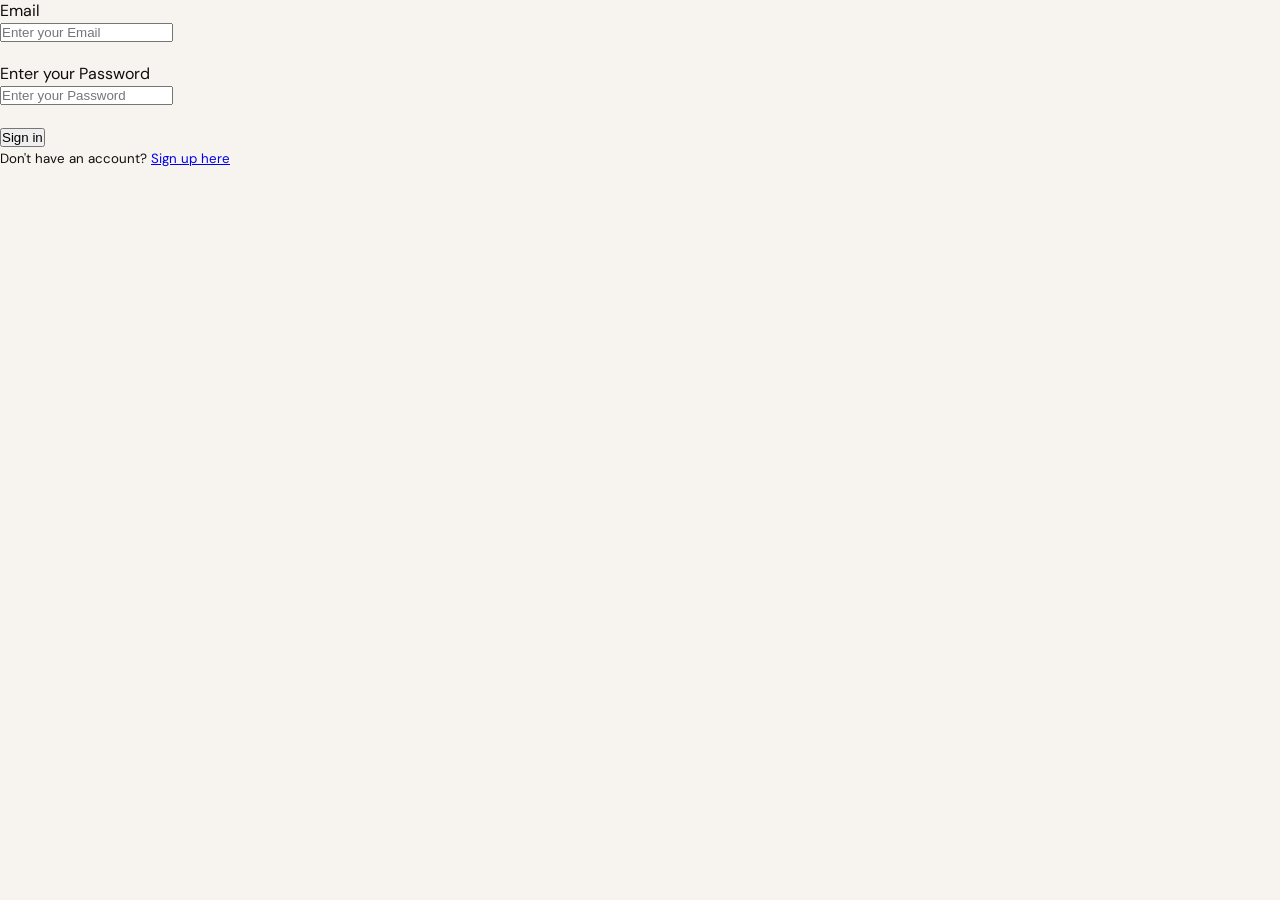
==== signin.html @ 6a6ed650 "commit" ====
<!DOCTYPE html>
<html lang="en">
<head>
    <meta charset="UTF-8">
    <meta name="viewport" content="width=device-width, initial-scale=1.0">
    <title>Sign In</title>
    <link rel="stylesheet" href="styles.css" />
</head>
<body>
    <form action="">
    <label for="username/email">Email</label><br>
    <input type="email" placeholder="Enter your Email" required><br><br>
    <label for="password">Enter your Password</label><br>
    <input type="password" placeholder="Enter your Password" required><br><br>
    <button type="submit">Sign in</button>
    </form>
    <p><small>Don't have an account? <a href="signup.html" onclick="showSignUp(); return false;">Sign up here</a></small></p>
</body>
</html>
---- styles.css ----
/* ============================================================
   BlogSpace — Shared Stylesheet
   Covers: signin.html | signup.html | blogpost.html
   ============================================================ */

@import url('https://fonts.googleapis.com/css2?family=Playfair+Display:wght@400;700&family=DM+Sans:wght@300;400;500&display=swap');

/* ── Reset & Root ── */
*, *::before, *::after { box-sizing: border-box; margin: 0; padding: 0; }

:root {
  --ink:       #0f0e0d;
  --cream:     #f7f3ee;
  --warm:      #c8a96e;
  --warm-dark: #a88848;
  --muted:     #7a7570;
  --border:    #e0d9d0;
}

body {
  font-family: 'DM Sans', sans-serif;
  background: var(--cream);
  min-height: 100vh;
  display: flex;
  flex-direction: column;
  color: var(--ink);
}

/* ── Navigation ── */
nav {
  display: flex;
  justify-content: space-between;
  align-items: center;
  padding: 1.2rem 2.5rem;
  border-bottom: 1px solid var(--border);
  background: var(--cream);
  position: sticky;
  top: 0;
  z-index: 10;
}

.nav-logo {
  font-family: 'Playfair Display', serif;
  font-size: 1.5rem;
  font-weight: 700;
  color: var(--ink);
  text-decoration: none;
  letter-spacing: -0.5px;
}

.nav-links {
  display: flex;
  gap: 1.5rem;
  align-items: center;
}

.nav-links a {
  font-size: 0.875rem;
  font-weight: 500;
  color: var(--muted);
  text-decoration: none;
  transition: color 0.2s;
}

.nav-links a:hover { color: var(--ink); }

.nav-links a.active {
  color: var(--warm-dark);
  border-bottom: 1.5px solid var(--warm-dark);
  padding-bottom: 2px;
}

.nav-links .btn-nav {
  background: var(--ink);
  color: var(--cream) !important;
  padding: 0.45rem 1.1rem;
  border-radius: 4px;
  font-weight: 500;
  transition: background 0.2s;
}

.nav-links .btn-nav:hover {
  background: var(--warm-dark);
  border-bottom: none !important;
}

/* ── Page Wrapper ── */
.page-wrap {
  flex: 1;
  display: flex;
  align-items: center;
  justify-content: center;
  padding: 3rem 1.5rem;
}

/* ── Card ── */
.card {
  background: #fff;
  border: 1px solid var(--border);
  border-radius: 12px;
  padding: 2.8rem 2.5rem;
  width: 100%;
  max-width: 420px;
  box-shadow: 0 4px 30px rgba(0, 0, 0, 0.05);
  animation: fadeUp 0.5s ease both;
}

.card.wide  { max-width: 460px; }
.card.editor { max-width: 100%; padding: 2.4rem; }

@keyframes fadeUp {
  from { opacity: 0; transform: translateY(18px); }
  to   { opacity: 1; transform: translateY(0); }
}

/* ── Card Header ── */
.card-header { margin-bottom: 2rem; }

.card-header h1 {
  font-family: 'Playfair Display', serif;
  font-size: 2rem;
  font-weight: 700;
  color: var(--ink);
  line-height: 1.2;
}

.card-header p {
  margin-top: 0.5rem;
  font-size: 0.9rem;
  color: var(--muted);
}

.card-header p a {
  color: var(--warm-dark);
  text-decoration: none;
  font-weight: 500;
}

.card-header p a:hover { text-decoration: underline; }

/* ── Divider ── */
.divider {
  width: 40px;
  height: 3px;
  background: var(--warm);
  border-radius: 2px;
  margin: 0.75rem 0 1.5rem;
}

/* ── Form Fields ── */
.field { margin-bottom: 1.25rem; }

.field label {
  display: block;
  font-size: 0.8rem;
  font-weight: 500;
  letter-spacing: 0.06em;
  text-transform: uppercase;
  color: var(--muted);
  margin-bottom: 0.4rem;
}

.field input[type="text"],
.field input[type="email"],
.field input[type="password"],
.field input[type="tel"],
.field input[type="file"],
.field input[type="datetime-local"],
.field select,
.field textarea {
  width: 100%;
  padding: 0.72rem 0.9rem;
  border: 1.5px solid var(--border);
  border-radius: 7px;
  font-family: 'DM Sans', sans-serif;
  font-size: 0.95rem;
  color: var(--ink);
  background: #fafaf8;
  outline: none;
  transition: border-color 0.2s, box-shadow 0.2s;
  appearance: none;
}

.field input:focus,
.field select:focus,
.field textarea:focus {
  border-color: var(--warm);
  box-shadow: 0 0 0 3px rgba(200, 169, 110, 0.15);
  background: #fff;
}

.field input[type="file"] {
  padding: 0.5rem 0.9rem;
  cursor: pointer;
  font-size: 0.85rem;
}

.field select {
  background-image: url("data:image/svg+xml,%3Csvg xmlns='http://www.w3.org/2000/svg' width='12' height='12' viewBox='0 0 12 12'%3E%3Cpath fill='%237a7570' d='M6 8L1 3h10z'/%3E%3C/svg%3E");
  background-repeat: no-repeat;
  background-position: right 0.9rem center;
  padding-right: 2.2rem;
  cursor: pointer;
}

.field textarea {
  resize: vertical;
  min-height: 180px;
  line-height: 1.6;
}

/* ── Two-Column Grid ── */
.row-2 {
  display: grid;
  grid-template-columns: 1fr 1fr;
  gap: 1rem;
}

/* ── Avatar Preview ── */
.avatar-wrap {
  display: flex;
  align-items: center;
  gap: 1rem;
  margin-top: 0.4rem;
}

.avatar-preview {
  width: 52px;
  height: 52px;
  border-radius: 50%;
  background: var(--cream);
  border: 2px dashed var(--border);
  object-fit: cover;
  display: flex;
  align-items: center;
  justify-content: center;
  font-size: 1.3rem;
  overflow: hidden;
  flex-shrink: 0;
}

.avatar-preview img {
  width: 100%;
  height: 100%;
  object-fit: cover;
  display: none;
}

/* ── Featured Image Preview ── */
.img-preview {
  margin-top: 0.6rem;
  width: 100%;
  height: 160px;
  border-radius: 7px;
  border: 1.5px dashed var(--border);
  object-fit: cover;
  display: none;
}

/* ── Forgot Password Link ── */
.forgot {
  display: block;
  text-align: right;
  font-size: 0.8rem;
  color: var(--warm-dark);
  text-decoration: none;
  margin-top: -0.6rem;
  margin-bottom: 1.4rem;
}

.forgot:hover { text-decoration: underline; }

/* ── Bottom Auth Link ── */
.auth-link {
  margin-top: 1.5rem;
  text-align: center;
  font-size: 0.875rem;
  color: var(--muted);
}

.auth-link a {
  color: var(--warm-dark);
  font-weight: 500;
  text-decoration: none;
}

.auth-link a:hover { text-decoration: underline; }

/* ── Checkbox Row ── */
.checkbox-row {
  display: flex;
  align-items: flex-start;
  gap: 0.6rem;
  margin-bottom: 1.4rem;
  margin-top: 0.3rem;
}

.checkbox-row input[type="checkbox"] {
  width: 16px;
  height: 16px;
  margin-top: 2px;
  accent-color: var(--warm-dark);
  cursor: pointer;
  flex-shrink: 0;
}

.checkbox-row label {
  font-size: 0.85rem;
  color: var(--muted);
  cursor: pointer;
  line-height: 1.5;
}

.checkbox-row label a {
  color: var(--warm-dark);
  text-decoration: none;
  font-weight: 500;
}

.checkbox-row label a:hover { text-decoration: underline; }

/* ── Submit Button ── */
.btn-submit {
  width: 100%;
  padding: 0.8rem;
  background: var(--ink);
  color: var(--cream);
  font-family: 'DM Sans', sans-serif;
  font-size: 0.95rem;
  font-weight: 500;
  border: none;
  border-radius: 7px;
  cursor: pointer;
  letter-spacing: 0.02em;
  transition: background 0.2s, transform 0.1s;
}

.btn-submit:hover  { background: var(--warm-dark); }
.btn-submit:active { transform: scale(0.98); }

/* ── Blog Post Page ── */
.editor-shell {
  width: 100%;
  max-width: 760px;
  animation: fadeUp 0.5s ease both;
}

.page-title {
  font-family: 'Playfair Display', serif;
  font-size: 2.2rem;
  font-weight: 700;
  color: var(--ink);
  margin-bottom: 0.4rem;
}

.page-subtitle {
  font-size: 0.9rem;
  color: var(--muted);
  margin-bottom: 2.2rem;
}

.page-divider {
  width: 48px;
  height: 3px;
  background: var(--warm);
  border-radius: 2px;
  margin-bottom: 2rem;
}

/* ── Publish Toggle ── */
.toggle-row {
  display: flex;
  align-items: center;
  gap: 0.8rem;
  margin-bottom: 1.4rem;
}

.toggle-label       { font-size: 0.85rem; font-weight: 500; color: var(--muted); }
.toggle-label.right { color: var(--ink); }

.switch {
  position: relative;
  display: inline-block;
  width: 52px;
  height: 28px;
}

.switch input { opacity: 0; width: 0; height: 0; }

.slider {
  position: absolute;
  cursor: pointer;
  inset: 0;
  background: #ddd;
  border-radius: 28px;
  transition: 0.3s;
}

.slider::before {
  content: "";
  position: absolute;
  width: 22px;
  height: 22px;
  left: 3px;
  bottom: 3px;
  background: #fff;
  border-radius: 50%;
  transition: 0.3s;
  box-shadow: 0 1px 4px rgba(0, 0, 0, 0.15);
}

input:checked + .slider             { background: var(--warm-dark); }
input:checked + .slider::before     { transform: translateX(24px); }

/* ── Action Bar (Blog Post) ── */
.action-bar {
  display: flex;
  gap: 0.8rem;
  margin-top: 0.4rem;
  flex-wrap: wrap;
}

.btn {
  padding: 0.75rem 1.5rem;
  border-radius: 7px;
  font-family: 'DM Sans', sans-serif;
  font-size: 0.9rem;
  font-weight: 500;
  cursor: pointer;
  border: none;
  transition: background 0.2s, transform 0.1s;
  letter-spacing: 0.01em;
}

.btn:active      { transform: scale(0.97); }
.btn-primary     { background: var(--ink); color: var(--cream); flex: 1; }
.btn-primary:hover { background: var(--warm-dark); }

.btn-outline {
  background: transparent;
  color: var(--ink);
  border: 1.5px solid var(--border);
}

.btn-outline:hover { border-color: var(--ink); background: #fafaf8; }

/* ── Footer ── */
footer {
  text-align: center;
  padding: 1.2rem;
  font-size: 0.78rem;
  color: var(--muted);
  border-top: 1px solid var(--border);
  margin-top: auto;
}
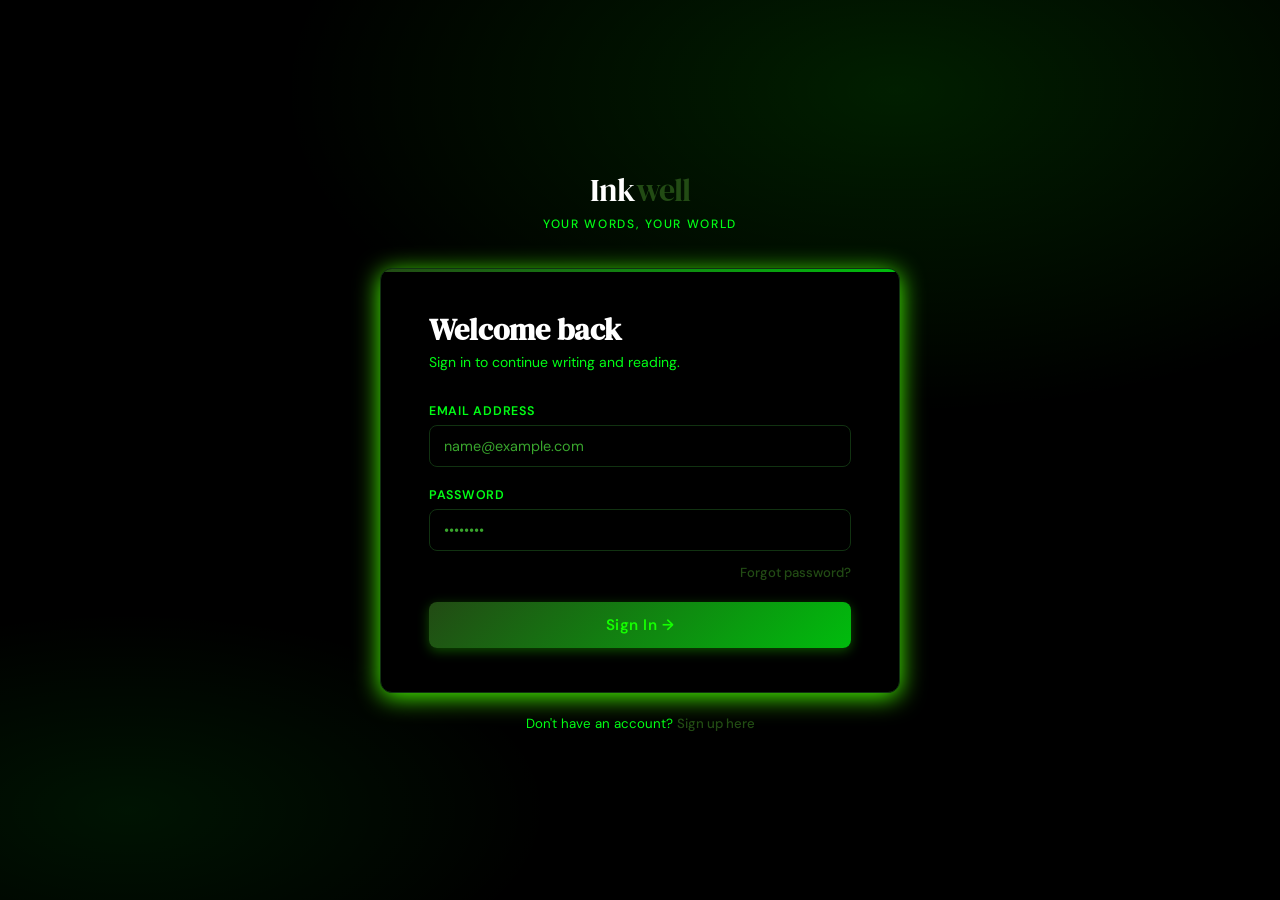
==== commit a350c86a: "commit" ====
--- a/signin.html
+++ b/signin.html
@@ -1,19 +1,49 @@
 <!DOCTYPE html>
 <html lang="en">
 <head>
-    <meta charset="UTF-8">
-    <meta name="viewport" content="width=device-width, initial-scale=1.0">
-    <title>Sign In</title>
-    <link rel="stylesheet" href="styles.css" />
+  <meta charset="UTF-8" />
+  <meta name="viewport" content="width=device-width, initial-scale=1.0" />
+  <title>Sign In — Inkwell</title>
+  <link rel="stylesheet" href="styles.css" />
 </head>
 <body>
-    <form action="">
-    <label for="username/email">Email</label><br>
-    <input type="email" placeholder="Enter your Email" required><br><br>
-    <label for="password">Enter your Password</label><br>
-    <input type="password" placeholder="Enter your Password" required><br><br>
-    <button type="submit">Sign in</button>
+
+  <header>
+    <a href="signup.html" class="wordmark">Ink<span>well</span></a>
+    <span class="tagline">Your words, your world</span>
+  </header>
+
+  <main>
+    <section class="card-header">
+      <h1>Welcome back</h1>
+      <p>Sign in to continue writing and reading.</p>
+    </section>
+
+    <form action="blogpost.html" method="get">
+
+      <fieldset>
+        <label for="email">Email Address</label>
+        <input type="email" id="email" name="email"
+               placeholder="name@example.com" required />
+      </fieldset>
+
+      <fieldset>
+        <label for="password">Password</label>
+        <input type="password" id="password" name="password"
+               placeholder="••••••••" required />
+      </fieldset>
+
+      <p class="forgot">
+        <a href="#">Forgot password?</a>
+      </p>
+
+      <button type="submit">Sign In →</button>
     </form>
-    <p><small>Don't have an account? <a href="signup.html" onclick="showSignUp(); return false;">Sign up here</a></small></p>
+  </main>
+
+  <footer>
+    <p>Don't have an account? <a href="signup.html">Sign up here</a></p>
+  </footer>
+
 </body>
 </html>
--- a/styles.css
+++ b/styles.css
@@ -1,455 +1,279 @@
-/* ============================================================
-   BlogSpace — Shared Stylesheet
-   Covers: signin.html | signup.html | blogpost.html
-   ============================================================ */
-
-@import url('https://fonts.googleapis.com/css2?family=Playfair+Display:wght@400;700&family=DM+Sans:wght@300;400;500&display=swap');
-
-/* ── Reset & Root ── */
+@import url('https://fonts.googleapis.com/css2?family=DM+Serif+Display:ital@0;1&family=DM+Sans:wght@300;400;500;600&display=swap');
+
 *, *::before, *::after { box-sizing: border-box; margin: 0; padding: 0; }
 
 :root {
-  --ink:       #0f0e0d;
-  --cream:     #f7f3ee;
-  --warm:      #c8a96e;
-  --warm-dark: #a88848;
-  --muted:     #7a7570;
-  --border:    #e0d9d0;
+  --ink:      #ffffff;
+  --paper:    #000000;
+  --gold:     #224b14;
+  --rust:     #00bc0d;
+  --muted:    #00ff15;
+  --border:   #113211;
+  --card:     #000000;
+  --radius:   12px;
+  --shadow:   0 4px 24px rgb(72, 255, 0);
+  --font-serif: 'DM Serif Display', Georgia, serif;
+  --font-sans:  'DM Sans', sans-serif;
 }
 
 body {
-  font-family: 'DM Sans', sans-serif;
-  background: var(--cream);
   min-height: 100vh;
+  background: var(--paper);
+  background-image:
+    radial-gradient(ellipse 80% 60% at 70% 10%, rgba(9, 255, 1, 0.12) 0%, transparent 60%),
+    radial-gradient(ellipse 60% 40% at 10% 90%, rgba(0, 255, 30, 0.08) 0%, transparent 55%);
+  font-family: var(--font-sans);
+  color: var(--ink);
   display: flex;
   flex-direction: column;
-  color: var(--ink);
-}
-
-/* ── Navigation ── */
-nav {
-  display: flex;
-  justify-content: space-between;
   align-items: center;
-  padding: 1.2rem 2.5rem;
-  border-bottom: 1px solid var(--border);
-  background: var(--cream);
-  position: sticky;
-  top: 0;
-  z-index: 10;
-}
-
-.nav-logo {
-  font-family: 'Playfair Display', serif;
-  font-size: 1.5rem;
-  font-weight: 700;
+  justify-content: center;
+  padding: 40px 20px;
+}
+
+/* ── Site header / wordmark ── */
+header {
+  text-align: center;
+  margin-bottom: 36px;
+}
+header .wordmark {
+  font-family: var(--font-serif);
+  font-size: 2rem;
+  letter-spacing: -.02em;
   color: var(--ink);
   text-decoration: none;
-  letter-spacing: -0.5px;
-}
-
-.nav-links {
-  display: flex;
-  gap: 1.5rem;
-  align-items: center;
-}
-
-.nav-links a {
-  font-size: 0.875rem;
+}
+header .wordmark span { color: var(--gold); }
+header .tagline {
+  display: block;
+  font-size: .75rem;
   font-weight: 500;
-  color: var(--muted);
-  text-decoration: none;
-  transition: color 0.2s;
-}
-
-.nav-links a:hover { color: var(--ink); }
-
-.nav-links a.active {
-  color: var(--warm-dark);
-  border-bottom: 1.5px solid var(--warm-dark);
-  padding-bottom: 2px;
-}
-
-.nav-links .btn-nav {
-  background: var(--ink);
-  color: var(--cream) !important;
-  padding: 0.45rem 1.1rem;
-  border-radius: 4px;
-  font-weight: 500;
-  transition: background 0.2s;
-}
-
-.nav-links .btn-nav:hover {
-  background: var(--warm-dark);
-  border-bottom: none !important;
-}
-
-/* ── Page Wrapper ── */
-.page-wrap {
-  flex: 1;
+  letter-spacing: .14em;
+  text-transform: uppercase;
+  color: var(--muted);
+  margin-top: 4px;
+}
+
+/* ── Card shell ── */
+main {
+  background: var(--card);
+  border: 1px solid var(--border);
+  border-radius: var(--radius);
+  box-shadow: var(--shadow);
+  width: 100%;
+  max-width: 520px;
+  padding: 44px 48px;
+  position: relative;
+  overflow: hidden;
+}
+main::before {
+  content: '';
+  position: absolute;
+  top: 0; left: 0; right: 0;
+  height: 3px;
+  background: linear-gradient(90deg, var(--gold), var(--rust));
+}
+main.wide { max-width: 680px; }
+
+/* ── Section used as card header ── */
+section.card-header { margin-bottom: 32px; }
+section.card-header h1 {
+  font-family: var(--font-serif);
+  font-size: 1.9rem;
+  line-height: 1.15;
+}
+section.card-header p {
+  margin-top: 6px;
+  font-size: .875rem;
+  color: var(--muted);
+}
+
+/* ── Fieldsets as field groups ── */
+fieldset {
+  border: none;
+  padding: 0;
+  margin: 0 0 20px 0;
+}
+fieldset.row-2 {
+  display: grid;
+  grid-template-columns: 1fr 1fr;
+  gap: 0 16px;
+}
+/* each inner fieldset inside row-2 has no bottom margin */
+fieldset.row-2 > fieldset { margin-bottom: 0; }
+
+/* ── Labels ── */
+label {
+  display: block;
+  font-size: .78rem;
+  font-weight: 600;
+  letter-spacing: .06em;
+  text-transform: uppercase;
+  color: var(--muted);
+  margin-bottom: 6px;
+}
+
+/* ── Inputs, select, textarea ── */
+input[type="text"],
+input[type="email"],
+input[type="password"],
+input[type="tel"],
+input[type="file"],
+input[type="datetime-local"],
+select,
+textarea {
+  width: 100%;
+  padding: 11px 14px;
+  border: 1.5px solid var(--border);
+  border-radius: 8px;
+  font-family: var(--font-sans);
+  font-size: .9rem;
+  color: var(--ink);
+  background: var(--paper);
+  transition: border-color .2s, box-shadow .2s;
+  outline: none;
+}
+input[type="file"] { padding: 9px 14px; cursor: pointer; }
+textarea { resize: vertical; min-height: 140px; line-height: 1.6; }
+select {
+  cursor: pointer;
+  appearance: none;
+  background-image: url("data:image/svg+xml,%3Csvg xmlns='http://www.w3.org/2000/svg' width='12' height='8' viewBox='0 0 12 8'%3E%3Cpath d='M1 1l5 5 5-5' stroke='%238a7f72' stroke-width='1.5' fill='none' stroke-linecap='round'/%3E%3C/svg%3E");
+  background-repeat: no-repeat;
+  background-position: right 14px center;
+  padding-right: 36px;
+}
+input:focus, select:focus, textarea:focus {
+  border-color: var(--gold);
+  box-shadow: 0 0 0 3px rgba(0, 255, 60, 0.15);
+  background: #000000;
+}
+input::placeholder, textarea::placeholder { color: #39a62d; }
+
+/* ── Checkbox row (using <p>) ── */
+p.check-row {
   display: flex;
   align-items: center;
-  justify-content: center;
-  padding: 3rem 1.5rem;
-}
-
-/* ── Card ── */
-.card {
-  background: #fff;
-  border: 1px solid var(--border);
-  border-radius: 12px;
-  padding: 2.8rem 2.5rem;
-  width: 100%;
-  max-width: 420px;
-  box-shadow: 0 4px 30px rgba(0, 0, 0, 0.05);
-  animation: fadeUp 0.5s ease both;
-}
-
-.card.wide  { max-width: 460px; }
-.card.editor { max-width: 100%; padding: 2.4rem; }
-
-@keyframes fadeUp {
-  from { opacity: 0; transform: translateY(18px); }
-  to   { opacity: 1; transform: translateY(0); }
-}
-
-/* ── Card Header ── */
-.card-header { margin-bottom: 2rem; }
-
-.card-header h1 {
-  font-family: 'Playfair Display', serif;
-  font-size: 2rem;
-  font-weight: 700;
-  color: var(--ink);
-  line-height: 1.2;
-}
-
-.card-header p {
-  margin-top: 0.5rem;
-  font-size: 0.9rem;
-  color: var(--muted);
-}
-
-.card-header p a {
-  color: var(--warm-dark);
-  text-decoration: none;
-  font-weight: 500;
-}
-
-.card-header p a:hover { text-decoration: underline; }
-
-/* ── Divider ── */
-.divider {
-  width: 40px;
-  height: 3px;
-  background: var(--warm);
-  border-radius: 2px;
-  margin: 0.75rem 0 1.5rem;
-}
-
-/* ── Form Fields ── */
-.field { margin-bottom: 1.25rem; }
-
-.field label {
-  display: block;
-  font-size: 0.8rem;
-  font-weight: 500;
-  letter-spacing: 0.06em;
-  text-transform: uppercase;
-  color: var(--muted);
-  margin-bottom: 0.4rem;
-}
-
-.field input[type="text"],
-.field input[type="email"],
-.field input[type="password"],
-.field input[type="tel"],
-.field input[type="file"],
-.field input[type="datetime-local"],
-.field select,
-.field textarea {
-  width: 100%;
-  padding: 0.72rem 0.9rem;
-  border: 1.5px solid var(--border);
-  border-radius: 7px;
-  font-family: 'DM Sans', sans-serif;
-  font-size: 0.95rem;
-  color: var(--ink);
-  background: #fafaf8;
-  outline: none;
-  transition: border-color 0.2s, box-shadow 0.2s;
-  appearance: none;
-}
-
-.field input:focus,
-.field select:focus,
-.field textarea:focus {
-  border-color: var(--warm);
-  box-shadow: 0 0 0 3px rgba(200, 169, 110, 0.15);
-  background: #fff;
-}
-
-.field input[type="file"] {
-  padding: 0.5rem 0.9rem;
-  cursor: pointer;
-  font-size: 0.85rem;
-}
-
-.field select {
-  background-image: url("data:image/svg+xml,%3Csvg xmlns='http://www.w3.org/2000/svg' width='12' height='12' viewBox='0 0 12 12'%3E%3Cpath fill='%237a7570' d='M6 8L1 3h10z'/%3E%3C/svg%3E");
-  background-repeat: no-repeat;
-  background-position: right 0.9rem center;
-  padding-right: 2.2rem;
-  cursor: pointer;
-}
-
-.field textarea {
-  resize: vertical;
-  min-height: 180px;
-  line-height: 1.6;
-}
-
-/* ── Two-Column Grid ── */
-.row-2 {
-  display: grid;
-  grid-template-columns: 1fr 1fr;
-  gap: 1rem;
-}
-
-/* ── Avatar Preview ── */
-.avatar-wrap {
+  gap: 10px;
+  margin-bottom: 20px;
+}
+p.check-row input[type="checkbox"] {
+  width: 18px; height: 18px;
+  accent-color: var(--gold);
+  cursor: pointer;
+  flex-shrink: 0;
+}
+p.check-row label {
+  font-size: .85rem;
+  font-weight: 400;
+  letter-spacing: 0;
+  text-transform: none;
+  color: var(--ink);
+  margin: 0;
+  cursor: pointer;
+}
+p.check-row a { color: var(--gold); text-decoration: none; font-weight: 500; }
+p.check-row a:hover { text-decoration: underline; }
+
+/* ── Toggle row (using <p>) ── */
+p.toggle-row {
   display: flex;
   align-items: center;
-  gap: 1rem;
-  margin-top: 0.4rem;
-}
-
-.avatar-preview {
-  width: 52px;
-  height: 52px;
-  border-radius: 50%;
-  background: var(--cream);
-  border: 2px dashed var(--border);
-  object-fit: cover;
-  display: flex;
-  align-items: center;
-  justify-content: center;
-  font-size: 1.3rem;
-  overflow: hidden;
-  flex-shrink: 0;
-}
-
-.avatar-preview img {
-  width: 100%;
-  height: 100%;
-  object-fit: cover;
-  display: none;
-}
-
-/* ── Featured Image Preview ── */
-.img-preview {
-  margin-top: 0.6rem;
-  width: 100%;
-  height: 160px;
-  border-radius: 7px;
-  border: 1.5px dashed var(--border);
-  object-fit: cover;
-  display: none;
-}
-
-/* ── Forgot Password Link ── */
-.forgot {
-  display: block;
-  text-align: right;
-  font-size: 0.8rem;
-  color: var(--warm-dark);
-  text-decoration: none;
-  margin-top: -0.6rem;
-  margin-bottom: 1.4rem;
-}
-
-.forgot:hover { text-decoration: underline; }
-
-/* ── Bottom Auth Link ── */
-.auth-link {
-  margin-top: 1.5rem;
-  text-align: center;
-  font-size: 0.875rem;
-  color: var(--muted);
-}
-
-.auth-link a {
-  color: var(--warm-dark);
+  gap: 12px;
+  margin-bottom: 20px;
+}
+p.toggle-row label {
+  font-size: .85rem;
   font-weight: 500;
-  text-decoration: none;
-}
-
-.auth-link a:hover { text-decoration: underline; }
-
-/* ── Checkbox Row ── */
-.checkbox-row {
-  display: flex;
-  align-items: flex-start;
-  gap: 0.6rem;
-  margin-bottom: 1.4rem;
-  margin-top: 0.3rem;
-}
-
-.checkbox-row input[type="checkbox"] {
-  width: 16px;
-  height: 16px;
-  margin-top: 2px;
-  accent-color: var(--warm-dark);
-  cursor: pointer;
-  flex-shrink: 0;
-}
-
-.checkbox-row label {
-  font-size: 0.85rem;
-  color: var(--muted);
-  cursor: pointer;
-  line-height: 1.5;
-}
-
-.checkbox-row label a {
-  color: var(--warm-dark);
-  text-decoration: none;
-  font-weight: 500;
-}
-
-.checkbox-row label a:hover { text-decoration: underline; }
-
-/* ── Submit Button ── */
-.btn-submit {
-  width: 100%;
-  padding: 0.8rem;
-  background: var(--ink);
-  color: var(--cream);
-  font-family: 'DM Sans', sans-serif;
-  font-size: 0.95rem;
-  font-weight: 500;
-  border: none;
-  border-radius: 7px;
-  cursor: pointer;
-  letter-spacing: 0.02em;
-  transition: background 0.2s, transform 0.1s;
-}
-
-.btn-submit:hover  { background: var(--warm-dark); }
-.btn-submit:active { transform: scale(0.98); }
-
-/* ── Blog Post Page ── */
-.editor-shell {
-  width: 100%;
-  max-width: 760px;
-  animation: fadeUp 0.5s ease both;
-}
-
-.page-title {
-  font-family: 'Playfair Display', serif;
-  font-size: 2.2rem;
-  font-weight: 700;
-  color: var(--ink);
-  margin-bottom: 0.4rem;
-}
-
-.page-subtitle {
-  font-size: 0.9rem;
-  color: var(--muted);
-  margin-bottom: 2.2rem;
-}
-
-.page-divider {
-  width: 48px;
-  height: 3px;
-  background: var(--warm);
-  border-radius: 2px;
-  margin-bottom: 2rem;
-}
-
-/* ── Publish Toggle ── */
-.toggle-row {
-  display: flex;
-  align-items: center;
-  gap: 0.8rem;
-  margin-bottom: 1.4rem;
-}
-
-.toggle-label       { font-size: 0.85rem; font-weight: 500; color: var(--muted); }
-.toggle-label.right { color: var(--ink); }
+  color: var(--muted);
+  text-transform: none;
+  letter-spacing: 0;
+  margin: 0;
+}
+p.toggle-row label.active { color: var(--ink); }
 
 .switch {
   position: relative;
   display: inline-block;
-  width: 52px;
-  height: 28px;
-}
-
+  width: 52px; height: 28px;
+  flex-shrink: 0;
+}
 .switch input { opacity: 0; width: 0; height: 0; }
-
 .slider {
   position: absolute;
   cursor: pointer;
   inset: 0;
-  background: #ddd;
+  background: var(--border);
   border-radius: 28px;
-  transition: 0.3s;
-}
-
+  transition: .3s;
+}
 .slider::before {
-  content: "";
+  content: '';
   position: absolute;
-  width: 22px;
-  height: 22px;
-  left: 3px;
-  bottom: 3px;
+  height: 20px; width: 20px;
+  left: 4px; bottom: 4px;
   background: #fff;
   border-radius: 50%;
-  transition: 0.3s;
-  box-shadow: 0 1px 4px rgba(0, 0, 0, 0.15);
-}
-
-input:checked + .slider             { background: var(--warm-dark); }
-input:checked + .slider::before     { transform: translateX(24px); }
-
-/* ── Action Bar (Blog Post) ── */
-.action-bar {
-  display: flex;
-  gap: 0.8rem;
-  margin-top: 0.4rem;
-  flex-wrap: wrap;
-}
-
-.btn {
-  padding: 0.75rem 1.5rem;
-  border-radius: 7px;
-  font-family: 'DM Sans', sans-serif;
-  font-size: 0.9rem;
+  transition: .3s;
+  box-shadow: 0 1px 4px rgba(0,0,0,.2);
+}
+input:checked + .slider { background: var(--gold); }
+input:checked + .slider::before { transform: translateX(24px); }
+
+/* ── Forgot password ── */
+p.forgot {
+  text-align: right;
+  margin-top: -10px;
+  margin-bottom: 20px;
+}
+p.forgot a {
+  font-size: .82rem;
+  color: var(--gold);
+  text-decoration: none;
   font-weight: 500;
-  cursor: pointer;
+}
+
+/* ── Divider ── */
+hr {
   border: none;
-  transition: background 0.2s, transform 0.1s;
-  letter-spacing: 0.01em;
-}
-
-.btn:active      { transform: scale(0.97); }
-.btn-primary     { background: var(--ink); color: var(--cream); flex: 1; }
-.btn-primary:hover { background: var(--warm-dark); }
-
-.btn-outline {
-  background: transparent;
-  color: var(--ink);
-  border: 1.5px solid var(--border);
-}
-
-.btn-outline:hover { border-color: var(--ink); background: #fafaf8; }
+  height: 1px;
+  background: var(--border);
+  margin: 24px 0;
+}
+
+/* ── Submit button ── */
+button[type="submit"] {
+  display: block;
+  width: 100%;
+  padding: 13px;
+  border: none;
+  border-radius: 8px;
+  background: linear-gradient(135deg, var(--gold), var(--rust));
+  color: #15ff00;
+  font-family: var(--font-sans);
+  font-size: .95rem;
+  font-weight: 600;
+  letter-spacing: .03em;
+  cursor: pointer;
+  transition: opacity .2s, transform .15s, box-shadow .2s;
+  box-shadow: 0 3px 12px rgba(47, 255, 0, 0.3);
+  margin-top: 8px;
+}
+button[type="submit"]:hover  { opacity: .92; transform: translateY(-1px); box-shadow: 0 6px 18px rgba(184,92,56,.35); }
+button[type="submit"]:active { transform: translateY(0); }
 
 /* ── Footer ── */
 footer {
   text-align: center;
-  padding: 1.2rem;
-  font-size: 0.78rem;
-  color: var(--muted);
-  border-top: 1px solid var(--border);
-  margin-top: auto;
+  margin-top: 22px;
+  font-size: .83rem;
+  color: var(--muted);
+}
+footer a { color: var(--gold); text-decoration: none; font-weight: 500; }
+footer a:hover { text-decoration: underline; }
+
+/* ── Responsive ── */
+@media (max-width: 560px) {
+  main { padding: 32px 24px; }
+  fieldset.row-2 { grid-template-columns: 1fr; }
 }
